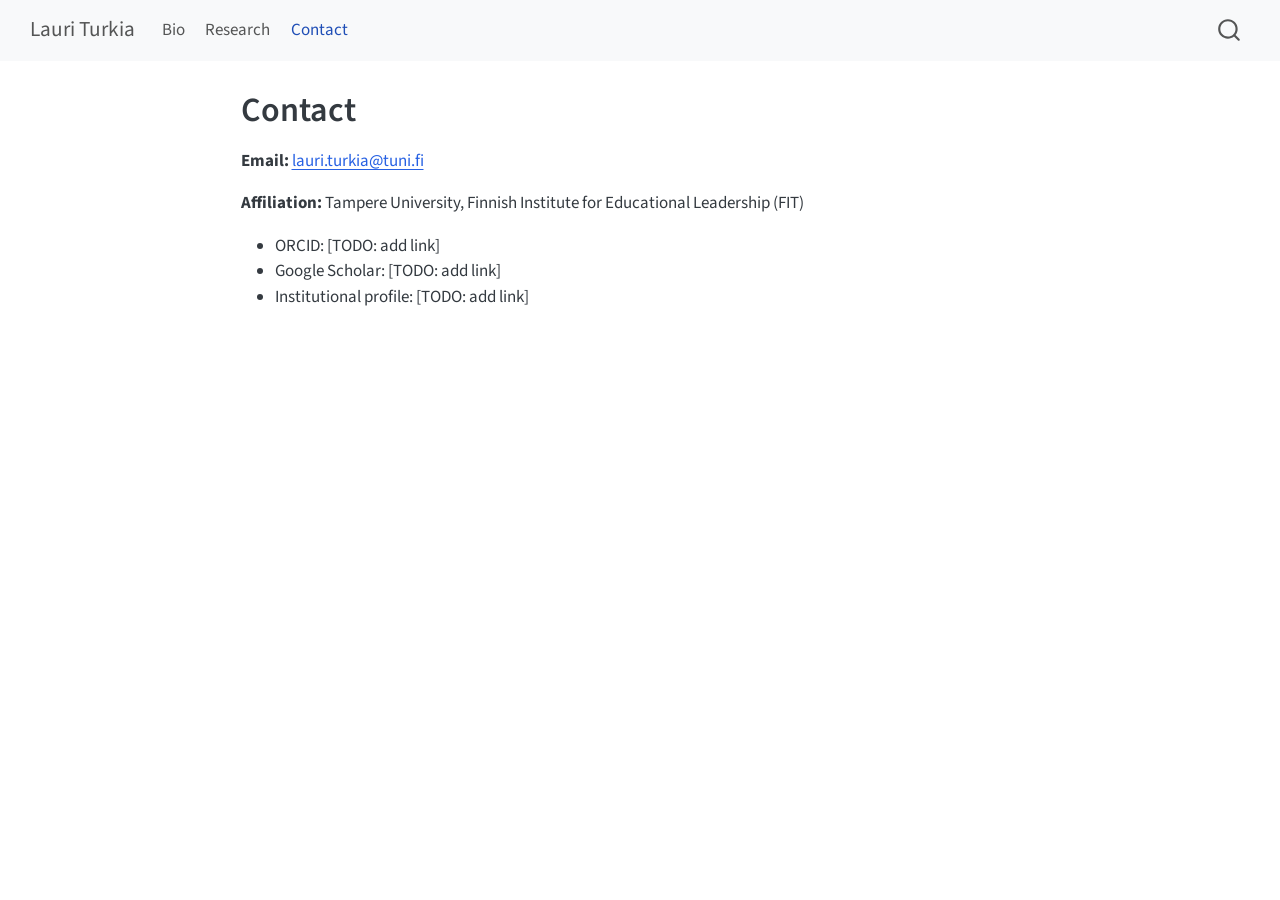
==== docs/contact.html @ 12fee7b5 "Initial Quarto website scaffold: Bio, Research (WealthEdu), Contact" ====
<!DOCTYPE html>
<html xmlns="http://www.w3.org/1999/xhtml" lang="en" xml:lang="en"><head>

<meta charset="utf-8">
<meta name="generator" content="quarto-1.10.18">

<meta name="viewport" content="width=device-width, initial-scale=1.0, user-scalable=yes">


<title>Contact – Lauri Turkia</title>
<style>
/* Default styles provided by pandoc.
** See https://pandoc.org/MANUAL.html#variables-for-html for config info.
*/
span.smallcaps{font-variant: small-caps;}
div.columns{display: flex; gap: 1.5em;}
div.column{flex: auto;}
@media screen {
div.columns{gap: min(4vw, 1.5em);}
div.column{overflow-x: auto;}
}
div.hanging-indent{margin-left: 1.5em; text-indent: -1.5em;}
ul.task-list{list-style: none;}
ul.task-list li input[type="checkbox"] {
  width: 0.8em;
  margin: 0 0.8em 0.2em -1em; /* quarto-specific, see https://github.com/quarto-dev/quarto-cli/issues/4556 */ 
  vertical-align: middle;
}
</style>


<script src="site_libs/quarto-nav/quarto-nav.js"></script>
<script src="site_libs/quarto-nav/headroom.min.js"></script>
<script src="site_libs/clipboard/clipboard.min.js"></script>
<script src="site_libs/quarto-search/autocomplete.umd.js"></script>
<script src="site_libs/quarto-search/fuse.min.js"></script>
<script src="site_libs/quarto-search/quarto-search.js"></script>
<meta name="quarto:offset" content="./">
<script src="site_libs/quarto-html/quarto.js" type="module"></script>
<script src="site_libs/quarto-html/tabsets/tabsets.js" type="module"></script>
<script src="site_libs/quarto-html/popper.min.js"></script>
<script src="site_libs/quarto-html/tippy.umd.min.js"></script>
<script src="site_libs/quarto-html/anchor.min.js"></script>
<link href="site_libs/quarto-html/tippy.css" rel="stylesheet">
<link href="site_libs/quarto-html/quarto-syntax-highlighting-64a204ab8560d761af7679ceaba22944.css" rel="stylesheet" id="quarto-text-highlighting-styles">
<script src="site_libs/bootstrap/bootstrap.min.js"></script>
<link href="site_libs/bootstrap/bootstrap-icons.css" rel="stylesheet">
<link href="site_libs/bootstrap/bootstrap-445b8638c3d06994fee0907d791121c4.min.css" rel="stylesheet" append-hash="true" id="quarto-bootstrap" data-mode="light">
<script id="quarto-search-options" type="application/json">{
  "location": "navbar",
  "copy-button": false,
  "collapse-after": 3,
  "panel-placement": "end",
  "type": "overlay",
  "limit": 50,
  "keyboard-shortcut": [
    "f",
    "/",
    "s"
  ],
  "show-item-context": false,
  "language": {
    "search-no-results-text": "No results",
    "search-matching-documents-text": "matching documents",
    "search-copy-link-title": "Copy link to search",
    "search-hide-matches-text": "Hide additional matches",
    "search-more-match-text": "more match in this document",
    "search-more-matches-text": "more matches in this document",
    "search-clear-button-title": "Clear",
    "search-text-placeholder": "",
    "search-detached-cancel-button-title": "Cancel",
    "search-submit-button-title": "Submit",
    "search-label": "Search"
  }
}</script>


<link rel="stylesheet" href="styles.css">
</head>

<body class="nav-fixed fullcontent quarto-light">

<div id="quarto-search-results"></div>
  <header id="quarto-header" class="headroom fixed-top">
    <nav class="navbar navbar-expand-lg " data-bs-theme="dark">
      <div class="navbar-container container-fluid">
      <div class="navbar-brand-container mx-auto">
    <a class="navbar-brand" href="./index.html">
    <span class="navbar-title">Lauri Turkia</span>
    </a>
  </div>
            <div id="quarto-search" class="" title="Search"></div>
          <button class="navbar-toggler" type="button" data-bs-toggle="collapse" data-bs-target="#navbarCollapse" aria-controls="navbarCollapse" role="menu" aria-expanded="false" aria-label="Toggle navigation" onclick="if (window.quartoToggleHeadroom) { window.quartoToggleHeadroom(); }">
  <span class="navbar-toggler-icon"></span>
</button>
          <div class="collapse navbar-collapse" id="navbarCollapse">
            <ul class="navbar-nav navbar-nav-scroll me-auto">
  <li class="nav-item">
    <a class="nav-link" href="./index.html"> 
<span class="menu-text">Bio</span></a>
  </li>  
  <li class="nav-item">
    <a class="nav-link" href="./research.html"> 
<span class="menu-text">Research</span></a>
  </li>  
  <li class="nav-item">
    <a class="nav-link active" href="./contact.html" aria-current="page"> 
<span class="menu-text">Contact</span></a>
  </li>  
</ul>
          </div> <!-- /navcollapse -->
            <div class="quarto-navbar-tools">
</div>
      </div> <!-- /container-fluid -->
    </nav>
</header>
<!-- content -->
<div id="quarto-content" class="quarto-container page-columns page-rows-contents page-layout-article page-navbar">
<!-- sidebar -->
<!-- margin-sidebar -->
    
<!-- main -->
<main class="content" id="quarto-document-content">

<header id="title-block-header" class="quarto-title-block default">
<div class="quarto-title">
<h1 class="title">Contact</h1>
</div>



<div class="quarto-title-meta">

    
  
    
  </div>
  


</header>


<p><strong>Email:</strong> <a href="mailto:lauri.turkia@tuni.fi">lauri.turkia@tuni.fi</a></p>
<p><strong>Affiliation:</strong> Tampere University, Finnish Institute for Educational Leadership (FIT)</p>
<ul>
<li>ORCID: [TODO: add link]</li>
<li>Google Scholar: [TODO: add link]</li>
<li>Institutional profile: [TODO: add link]</li>
</ul>



</main> <!-- /main -->
<script id="quarto-html-after-body" type="application/javascript">
  window.document.addEventListener("DOMContentLoaded", function (event) {
    const icon = "";
    const anchorJS = new window.AnchorJS();
    anchorJS.options = {
      placement: 'right',
      icon: icon
    };
    anchorJS.add('.anchored');
    const isCodeAnnotation = (el) => {
      for (const clz of el.classList) {
        if (clz.startsWith('code-annotation-')) {                     
          return true;
        }
      }
      return false;
    }
    const onCopySuccess = function(e) {
      // button target
      const button = e.trigger;
      // don't keep focus
      button.blur();
      // flash "checked"
      button.classList.add('code-copy-button-checked');
      var currentTitle = button.getAttribute("title");
      button.setAttribute("title", "Copied!");
      let tooltip;
      if (window.bootstrap) {
        button.setAttribute("data-bs-toggle", "tooltip");
        button.setAttribute("data-bs-placement", "left");
        button.setAttribute("data-bs-title", "Copied!");
        tooltip = new bootstrap.Tooltip(button, 
          { trigger: "manual", 
            customClass: "code-copy-button-tooltip",
            offset: [0, -8]});
        tooltip.show();    
      }
      setTimeout(function() {
        if (tooltip) {
          tooltip.hide();
          button.removeAttribute("data-bs-title");
          button.removeAttribute("data-bs-toggle");
          button.removeAttribute("data-bs-placement");
        }
        button.setAttribute("title", currentTitle);
        button.classList.remove('code-copy-button-checked');
      }, 1000);
      // clear code selection
      e.clearSelection();
    }
    const getTextToCopy = function(trigger) {
      const outerScaffold = trigger.parentElement.cloneNode(true);
      const codeEl = outerScaffold.querySelector('code');
      for (const childEl of codeEl.children) {
        if (isCodeAnnotation(childEl)) {
          childEl.remove();
        }
      }
      return codeEl.innerText;
    }
    const clipboard = new window.ClipboardJS('.code-copy-button:not([data-in-quarto-modal])', {
      text: getTextToCopy
    });
    clipboard.on('success', onCopySuccess);
    if (window.document.getElementById('quarto-embedded-source-code-modal')) {
      const clipboardModal = new window.ClipboardJS('.code-copy-button[data-in-quarto-modal]', {
        text: getTextToCopy,
        container: window.document.getElementById('quarto-embedded-source-code-modal')
      });
      clipboardModal.on('success', onCopySuccess);
    }
      var localhostRegex = new RegExp(/^(?:http|https):\/\/localhost\:?[0-9]*\//);
      var mailtoRegex = new RegExp(/^mailto:/);
        var filterRegex = new RegExp('/' + window.location.host + '/');
      var isInternal = (href) => {
          return filterRegex.test(href) || localhostRegex.test(href) || mailtoRegex.test(href);
      }
      // Inspect non-navigation links and adorn them if external
     var links = window.document.querySelectorAll('a[href]:not(.nav-link):not(.navbar-brand):not(.toc-action):not(.sidebar-link):not(.sidebar-item-toggle):not(.pagination-link):not(.no-external):not([aria-hidden]):not(.dropdown-item):not(.quarto-navigation-tool):not(.about-link)');
      for (var i=0; i<links.length; i++) {
        const link = links[i];
        if (!isInternal(link.href)) {
          // undo the damage that might have been done by quarto-nav.js in the case of
          // links that we want to consider external
          if (link.dataset.originalHref !== undefined) {
            link.href = link.dataset.originalHref;
          }
        }
      }
    function tippyHover(el, contentFn, onTriggerFn, onUntriggerFn) {
      const config = {
        allowHTML: true,
        maxWidth: 500,
        delay: 100,
        arrow: false,
        appendTo: function(el) {
            return el.parentElement;
        },
        interactive: true,
        interactiveBorder: 10,
        theme: 'quarto',
        placement: 'bottom-start',
      };
      if (contentFn) {
        config.content = contentFn;
      }
      if (onTriggerFn) {
        config.onTrigger = onTriggerFn;
      }
      if (onUntriggerFn) {
        config.onUntrigger = onUntriggerFn;
      }
      window.tippy(el, config); 
    }
    const noterefs = window.document.querySelectorAll('a[role="doc-noteref"]');
    for (var i=0; i<noterefs.length; i++) {
      const ref = noterefs[i];
      tippyHover(ref, function() {
        // use id or data attribute instead here
        let href = ref.getAttribute('data-footnote-href') || ref.getAttribute('href');
        try { href = new URL(href).hash; } catch {}
        const id = href.replace(/^#\/?/, "");
        const note = window.document.getElementById(id);
        if (note) {
          return note.innerHTML;
        } else {
          return "";
        }
      });
    }
    const xrefs = window.document.querySelectorAll('a.quarto-xref');
    const processXRef = (id, note) => {
      // Strip column container classes
      const stripColumnClz = (el) => {
        el.classList.remove("page-full", "page-columns");
        if (el.children) {
          for (const child of el.children) {
            stripColumnClz(child);
          }
        }
      }
      stripColumnClz(note)
      if (id === null || id.startsWith('sec-')) {
        // Special case sections, only their first couple elements
        const container = document.createElement("div");
        if (note.children && note.children.length > 2) {
          container.appendChild(note.children[0].cloneNode(true));
          for (let i = 1; i < note.children.length; i++) {
            const child = note.children[i];
            if (child.tagName === "P" && child.innerText === "") {
              continue;
            } else {
              container.appendChild(child.cloneNode(true));
              break;
            }
          }
          if (window.Quarto?.typesetMath) {
            window.Quarto.typesetMath(container);
          }
          return container.innerHTML
        } else {
          if (window.Quarto?.typesetMath) {
            window.Quarto.typesetMath(note);
          }
          return note.innerHTML;
        }
      } else {
        // Remove any anchor links if they are present
        const anchorLink = note.querySelector('a.anchorjs-link');
        if (anchorLink) {
          anchorLink.remove();
        }
        if (window.Quarto?.typesetMath) {
          window.Quarto.typesetMath(note);
        }
        if (note.classList.contains("callout")) {
          return note.outerHTML;
        } else {
          return note.innerHTML;
        }
      }
    }
    for (var i=0; i<xrefs.length; i++) {
      const xref = xrefs[i];
      tippyHover(xref, undefined, function(instance) {
        instance.disable();
        let url = xref.getAttribute('href');
        let hash = undefined; 
        if (url.startsWith('#')) {
          hash = url;
        } else {
          try { hash = new URL(url).hash; } catch {}
        }
        if (hash) {
          const id = hash.replace(/^#\/?/, "");
          const note = window.document.getElementById(id);
          if (note !== null) {
            try {
              const html = processXRef(id, note.cloneNode(true));
              instance.setContent(html);
            } finally {
              instance.enable();
              instance.show();
            }
          } else {
            // See if we can fetch this
            fetch(url.split('#')[0])
            .then(res => res.text())
            .then(html => {
              const parser = new DOMParser();
              const htmlDoc = parser.parseFromString(html, "text/html");
              const note = htmlDoc.getElementById(id);
              if (note !== null) {
                const html = processXRef(id, note);
                instance.setContent(html);
              } 
            }).finally(() => {
              instance.enable();
              instance.show();
            });
          }
        } else {
          // See if we can fetch a full url (with no hash to target)
          // This is a special case and we should probably do some content thinning / targeting
          fetch(url)
          .then(res => res.text())
          .then(html => {
            const parser = new DOMParser();
            const htmlDoc = parser.parseFromString(html, "text/html");
            const note = htmlDoc.querySelector('main.content');
            if (note !== null) {
              // This should only happen for chapter cross references
              // (since there is no id in the URL)
              // remove the first header
              if (note.children.length > 0 && note.children[0].tagName === "HEADER") {
                note.children[0].remove();
              }
              const html = processXRef(null, note);
              instance.setContent(html);
            } 
          }).finally(() => {
            instance.enable();
            instance.show();
          });
        }
      }, function(instance) {
      });
    }
        let selectedAnnoteEl;
        const selectorForAnnotation = ( cell, annotation) => {
          let cellAttr = 'data-code-cell="' + cell + '"';
          let lineAttr = 'data-code-annotation="' +  annotation + '"';
          const selector = 'span[' + cellAttr + '][' + lineAttr + ']';
          return selector;
        }
        const selectCodeLines = (annoteEl) => {
          const doc = window.document;
          const targetCell = annoteEl.getAttribute("data-target-cell");
          const targetAnnotation = annoteEl.getAttribute("data-target-annotation");
          const annoteSpan = window.document.querySelector(selectorForAnnotation(targetCell, targetAnnotation));
          const lines = annoteSpan.getAttribute("data-code-lines").split(",");
          const lineIds = lines.map((line) => {
            return targetCell + "-" + line;
          })
          let top = null;
          let height = null;
          let parent = null;
          if (lineIds.length > 0) {
              //compute the position of the single el (top and bottom and make a div)
              const el = window.document.getElementById(lineIds[0]);
              top = el.offsetTop;
              height = el.offsetHeight;
              parent = el.parentElement.parentElement;
            if (lineIds.length > 1) {
              const lastEl = window.document.getElementById(lineIds[lineIds.length - 1]);
              const bottom = lastEl.offsetTop + lastEl.offsetHeight;
              height = bottom - top;
            }
            if (top !== null && height !== null && parent !== null) {
              // cook up a div (if necessary) and position it 
              let div = window.document.getElementById("code-annotation-line-highlight");
              if (div === null) {
                div = window.document.createElement("div");
                div.setAttribute("id", "code-annotation-line-highlight");
                div.style.position = 'absolute';
                parent.appendChild(div);
              }
              div.style.top = top - 2 + "px";
              div.style.height = height + 4 + "px";
              div.style.left = 0;
              let gutterDiv = window.document.getElementById("code-annotation-line-highlight-gutter");
              if (gutterDiv === null) {
                gutterDiv = window.document.createElement("div");
                gutterDiv.setAttribute("id", "code-annotation-line-highlight-gutter");
                gutterDiv.style.position = 'absolute';
                const codeCell = window.document.getElementById(targetCell);
                const gutter = codeCell.querySelector('.code-annotation-gutter');
                gutter.appendChild(gutterDiv);
              }
              gutterDiv.style.top = top - 2 + "px";
              gutterDiv.style.height = height + 4 + "px";
            }
            selectedAnnoteEl = annoteEl;
          }
        };
        const unselectCodeLines = () => {
          const elementsIds = ["code-annotation-line-highlight", "code-annotation-line-highlight-gutter"];
          elementsIds.forEach((elId) => {
            const div = window.document.getElementById(elId);
            if (div) {
              div.remove();
            }
          });
          selectedAnnoteEl = undefined;
        };
          // Handle positioning of the toggle
      window.addEventListener(
        "resize",
        throttle(() => {
          elRect = undefined;
          if (selectedAnnoteEl) {
            selectCodeLines(selectedAnnoteEl);
          }
        }, 10)
      );
      function throttle(fn, ms) {
      let throttle = false;
      let timer;
        return (...args) => {
          if(!throttle) { // first call gets through
              fn.apply(this, args);
              throttle = true;
          } else { // all the others get throttled
              if(timer) clearTimeout(timer); // cancel #2
              timer = setTimeout(() => {
                fn.apply(this, args);
                timer = throttle = false;
              }, ms);
          }
        };
      }
        // Attach click handler to the DT
        const annoteDls = window.document.querySelectorAll('dt[data-target-cell]');
        for (const annoteDlNode of annoteDls) {
          annoteDlNode.addEventListener('click', (event) => {
            const clickedEl = event.target;
            if (clickedEl !== selectedAnnoteEl) {
              unselectCodeLines();
              const activeEl = window.document.querySelector('dt[data-target-cell].code-annotation-active');
              if (activeEl) {
                activeEl.classList.remove('code-annotation-active');
              }
              selectCodeLines(clickedEl);
              clickedEl.classList.add('code-annotation-active');
            } else {
              // Unselect the line
              unselectCodeLines();
              clickedEl.classList.remove('code-annotation-active');
            }
          });
        }
    const findCites = (el) => {
      const parentEl = el.parentElement;
      if (parentEl) {
        const cites = parentEl.dataset.cites;
        if (cites) {
          return {
            el,
            cites: cites.split(' ')
          };
        } else {
          return findCites(el.parentElement)
        }
      } else {
        return undefined;
      }
    };
    var bibliorefs = window.document.querySelectorAll('a[role="doc-biblioref"]');
    for (var i=0; i<bibliorefs.length; i++) {
      const ref = bibliorefs[i];
      const citeInfo = findCites(ref);
      if (citeInfo) {
        tippyHover(citeInfo.el, function() {
          var popup = window.document.createElement('div');
          citeInfo.cites.forEach(function(cite) {
            var citeDiv = window.document.createElement('div');
            citeDiv.classList.add('hanging-indent');
            citeDiv.classList.add('csl-entry');
            var biblioDiv = window.document.getElementById('ref-' + cite);
            if (biblioDiv) {
              citeDiv.innerHTML = biblioDiv.innerHTML;
            }
            popup.appendChild(citeDiv);
          });
          return popup.innerHTML;
        });
      }
    }
  });
  </script>
</div> <!-- /content -->




</body></html>
---- docs/site_libs/quarto-html/tippy.css ----
.tippy-box[data-animation=fade][data-state=hidden]{opacity:0}[data-tippy-root]{max-width:calc(100vw - 10px)}.tippy-box{position:relative;background-color:#333;color:#fff;border-radius:4px;font-size:14px;line-height:1.4;white-space:normal;outline:0;transition-property:transform,visibility,opacity}.tippy-box[data-placement^=top]>.tippy-arrow{bottom:0}.tippy-box[data-placement^=top]>.tippy-arrow:before{bottom:-7px;left:0;border-width:8px 8px 0;border-top-color:initial;transform-origin:center top}.tippy-box[data-placement^=bottom]>.tippy-arrow{top:0}.tippy-box[data-placement^=bottom]>.tippy-arrow:before{top:-7px;left:0;border-width:0 8px 8px;border-bottom-color:initial;transform-origin:center bottom}.tippy-box[data-placement^=left]>.tippy-arrow{right:0}.tippy-box[data-placement^=left]>.tippy-arrow:before{border-width:8px 0 8px 8px;border-left-color:initial;right:-7px;transform-origin:center left}.tippy-box[data-placement^=right]>.tippy-arrow{left:0}.tippy-box[data-placement^=right]>.tippy-arrow:before{left:-7px;border-width:8px 8px 8px 0;border-right-color:initial;transform-origin:center right}.tippy-box[data-inertia][data-state=visible]{transition-timing-function:cubic-bezier(.54,1.5,.38,1.11)}.tippy-arrow{width:16px;height:16px;color:#333}.tippy-arrow:before{content:"";position:absolute;border-color:transparent;border-style:solid}.tippy-content{position:relative;padding:5px 9px;z-index:1}
---- docs/site_libs/quarto-html/quarto-syntax-highlighting-64a204ab8560d761af7679ceaba22944.css ----
/* quarto syntax highlight colors */
:root {
  --quarto-hl-ot-color: #003B4F;
  --quarto-hl-at-color: #657422;
  --quarto-hl-ss-color: #20794D;
  --quarto-hl-an-color: #5E5E5E;
  --quarto-hl-fu-color: #4758AB;
  --quarto-hl-st-color: #20794D;
  --quarto-hl-cf-color: #003B4F;
  --quarto-hl-op-color: #5E5E5E;
  --quarto-hl-er-color: #AD0000;
  --quarto-hl-bn-color: #AD0000;
  --quarto-hl-al-color: #AD0000;
  --quarto-hl-va-color: #111111;
  --quarto-hl-bu-color: inherit;
  --quarto-hl-ex-color: inherit;
  --quarto-hl-pp-color: #AD0000;
  --quarto-hl-in-color: #5E5E5E;
  --quarto-hl-vs-color: #20794D;
  --quarto-hl-wa-color: #5E5E5E;
  --quarto-hl-do-color: #5E5E5E;
  --quarto-hl-im-color: #00769E;
  --quarto-hl-ch-color: #20794D;
  --quarto-hl-dt-color: #AD0000;
  --quarto-hl-fl-color: #AD0000;
  --quarto-hl-co-color: #5E5E5E;
  --quarto-hl-cv-color: #5E5E5E;
  --quarto-hl-cn-color: #8f5902;
  --quarto-hl-sc-color: #5E5E5E;
  --quarto-hl-dv-color: #AD0000;
  --quarto-hl-kw-color: #003B4F;
}

/* other quarto variables */
:root {
  --quarto-font-monospace: SFMono-Regular, Menlo, Monaco, Consolas, "Liberation Mono", "Courier New", monospace;
}

/* syntax highlight based on Pandoc's rules */
pre > code.sourceCode > span {
  color: #003B4F;
}

code.sourceCode > span {
  color: #003B4F;
}

div.sourceCode,
div.sourceCode pre.sourceCode {
  color: #003B4F;
}

/* Normal */
code span {
  color: #003B4F;
}

/* Alert */
code span.al {
  color: #AD0000;
  font-style: inherit;
}

/* Annotation */
code span.an {
  color: #5E5E5E;
  font-style: inherit;
}

/* Attribute */
code span.at {
  color: #657422;
  font-style: inherit;
}

/* BaseN */
code span.bn {
  color: #AD0000;
  font-style: inherit;
}

/* BuiltIn */
code span.bu {
  font-style: inherit;
}

/* ControlFlow */
code span.cf {
  color: #003B4F;
  font-weight: bold;
  font-style: inherit;
}

/* Char */
code span.ch {
  color: #20794D;
  font-style: inherit;
}

/* Constant */
code span.cn {
  color: #8f5902;
  font-style: inherit;
}

/* Comment */
code span.co {
  color: #5E5E5E;
  font-style: inherit;
}

/* CommentVar */
code span.cv {
  color: #5E5E5E;
  font-style: italic;
}

/* Documentation */
code span.do {
  color: #5E5E5E;
  font-style: italic;
}

/* DataType */
code span.dt {
  color: #AD0000;
  font-style: inherit;
}

/* DecVal */
code span.dv {
  color: #AD0000;
  font-style: inherit;
}

/* Error */
code span.er {
  color: #AD0000;
  font-style: inherit;
}

/* Extension */
code span.ex {
  font-style: inherit;
}

/* Float */
code span.fl {
  color: #AD0000;
  font-style: inherit;
}

/* Function */
code span.fu {
  color: #4758AB;
  font-style: inherit;
}

/* Import */
code span.im {
  color: #00769E;
  font-style: inherit;
}

/* Information */
code span.in {
  color: #5E5E5E;
  font-style: inherit;
}

/* Keyword */
code span.kw {
  color: #003B4F;
  font-weight: bold;
  font-style: inherit;
}

/* Operator */
code span.op {
  color: #5E5E5E;
  font-style: inherit;
}

/* Other */
code span.ot {
  color: #003B4F;
  font-style: inherit;
}

/* Preprocessor */
code span.pp {
  color: #AD0000;
  font-style: inherit;
}

/* SpecialChar */
code span.sc {
  color: #5E5E5E;
  font-style: inherit;
}

/* SpecialString */
code span.ss {
  color: #20794D;
  font-style: inherit;
}

/* String */
code span.st {
  color: #20794D;
  font-style: inherit;
}

/* Variable */
code span.va {
  color: #111111;
  font-style: inherit;
}

/* VerbatimString */
code span.vs {
  color: #20794D;
  font-style: inherit;
}

/* Warning */
code span.wa {
  color: #5E5E5E;
  font-style: italic;
}

.prevent-inlining {
  content: "</";
}

/*# sourceMappingURL=9d8d5bb603a83b8298b89080a598c93b.css.map */
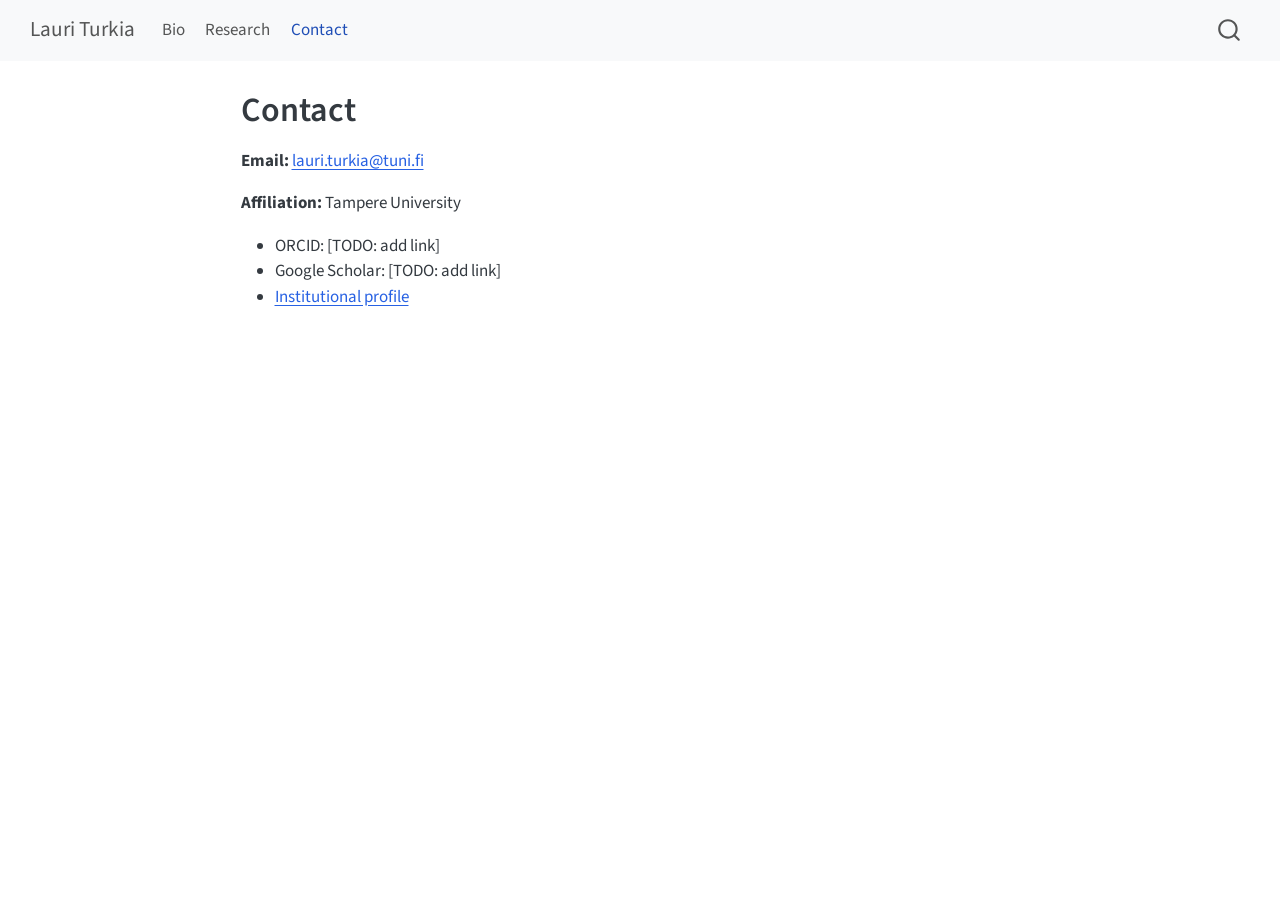
==== commit 309f6156: "Fill in bio, research, and contact content; add CV via cv submodule" ====
--- a/docs/contact.html
+++ b/docs/contact.html
@@ -142,11 +142,11 @@
 
 
 <p><strong>Email:</strong> <a href="mailto:lauri.turkia@tuni.fi">lauri.turkia@tuni.fi</a></p>
-<p><strong>Affiliation:</strong> Tampere University, Finnish Institute for Educational Leadership (FIT)</p>
+<p><strong>Affiliation:</strong> Tampere University</p>
 <ul>
 <li>ORCID: [TODO: add link]</li>
 <li>Google Scholar: [TODO: add link]</li>
-<li>Institutional profile: [TODO: add link]</li>
+<li><a href="https://www.tuni.fi/fi/ihmiset/lauri-turkia">Institutional profile</a></li>
 </ul>
 
 
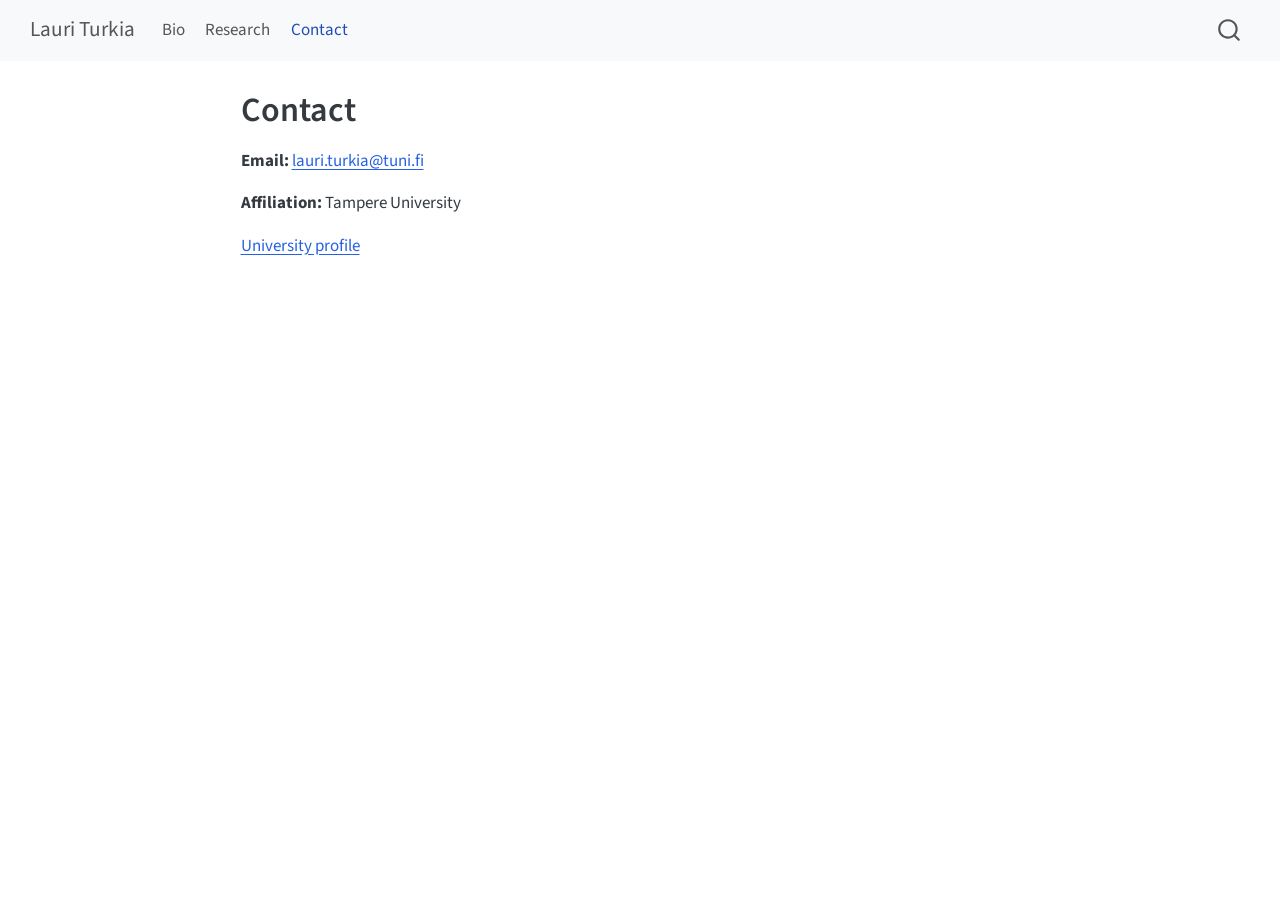
==== commit a3a67565: "Fix Heikkuri link to personal site, trim link scope to names only, simplify Contact page" ====
--- a/docs/contact.html
+++ b/docs/contact.html
@@ -143,11 +143,7 @@
 
 <p><strong>Email:</strong> <a href="mailto:lauri.turkia@tuni.fi">lauri.turkia@tuni.fi</a></p>
 <p><strong>Affiliation:</strong> Tampere University</p>
-<ul>
-<li>ORCID: [TODO: add link]</li>
-<li>Google Scholar: [TODO: add link]</li>
-<li><a href="https://www.tuni.fi/fi/ihmiset/lauri-turkia">Institutional profile</a></li>
-</ul>
+<p><a href="https://www.tuni.fi/fi/ihmiset/lauri-turkia">University profile</a></p>
 
 
 
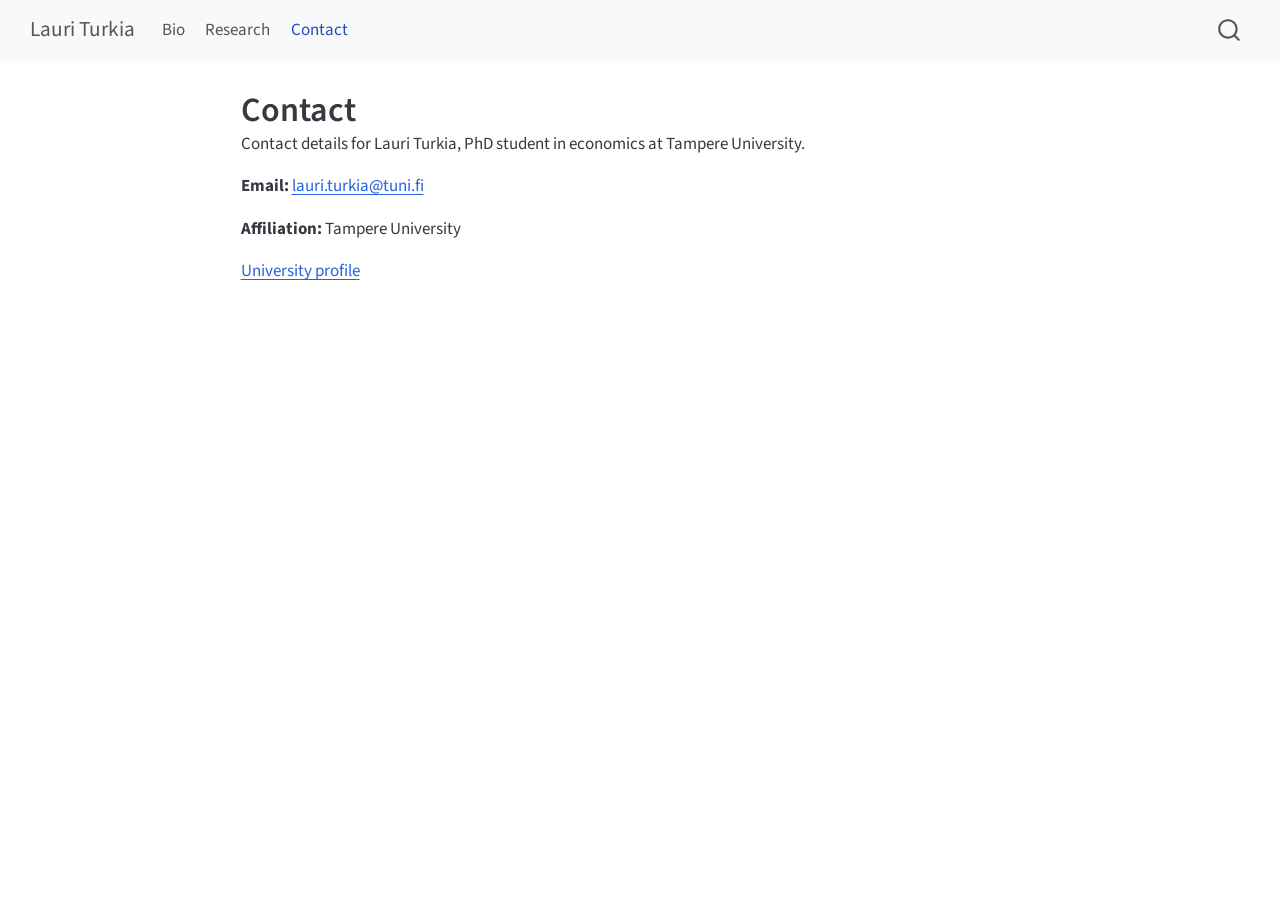
==== commit 464d7113: "Add .nojekyll to fix Pages build, add SEO metadata (descriptions, OG/Twitter cards, sitemap, robots." ====
--- a/docs/contact.html
+++ b/docs/contact.html
@@ -6,6 +6,7 @@
 
 <meta name="viewport" content="width=device-width, initial-scale=1.0, user-scalable=yes">
 
+<meta name="description" content="Contact details for Lauri Turkia, PhD student in economics at Tampere University.">
 
 <title>Contact – Lauri Turkia</title>
 <style>
@@ -76,6 +77,14 @@
 
 
 <link rel="stylesheet" href="styles.css">
+<meta property="og:title" content="Contact – Lauri Turkia">
+<meta property="og:description" content="Contact details for Lauri Turkia, PhD student in economics at Tampere University.">
+<meta property="og:image" content="https://lateziii.github.io/LauriTurkia.jpg">
+<meta property="og:site_name" content="Lauri Turkia">
+<meta name="twitter:title" content="Contact – Lauri Turkia">
+<meta name="twitter:description" content="Contact details for Lauri Turkia, PhD student in economics at Tampere University.">
+<meta name="twitter:image" content="https://lateziii.github.io/LauriTurkia.jpg">
+<meta name="twitter:card" content="summary_large_image">
 </head>
 
 <body class="nav-fixed fullcontent quarto-light">
@@ -127,6 +136,11 @@
 <h1 class="title">Contact</h1>
 </div>
 
+<div>
+  <div class="description">
+    Contact details for Lauri Turkia, PhD student in economics at Tampere University.
+  </div>
+</div>
 
 
 <div class="quarto-title-meta">
@@ -221,7 +235,7 @@
     }
       var localhostRegex = new RegExp(/^(?:http|https):\/\/localhost\:?[0-9]*\//);
       var mailtoRegex = new RegExp(/^mailto:/);
-        var filterRegex = new RegExp('/' + window.location.host + '/');
+        var filterRegex = new RegExp("https:\/\/lateziii\.github\.io");
       var isInternal = (href) => {
           return filterRegex.test(href) || localhostRegex.test(href) || mailtoRegex.test(href);
       }
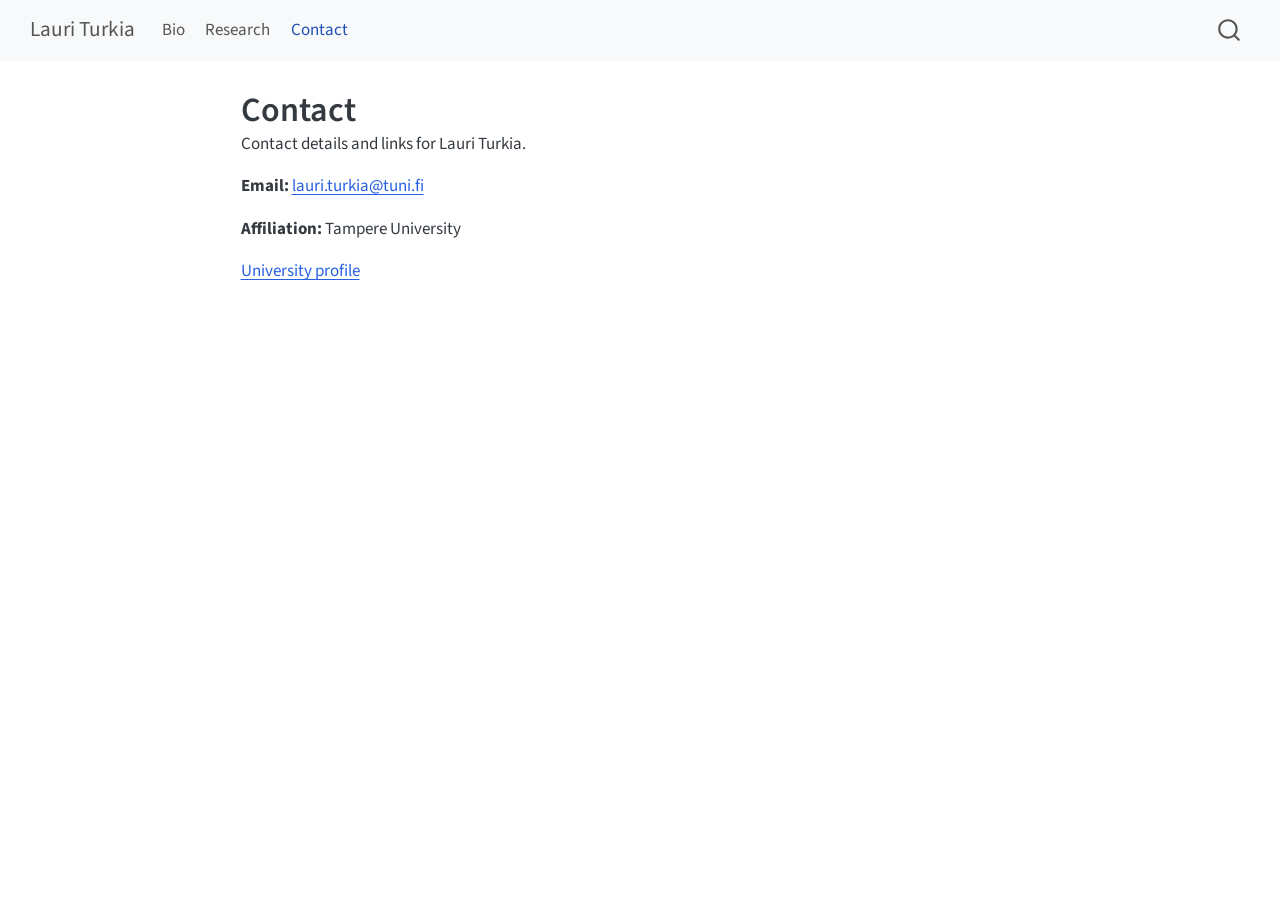
==== commit 3ed6e45b: "Rewrite bio to remove repetition, add research focus line Co-Authored-By: Claude Sonnet 5 <noreply@a" ====
--- a/docs/contact.html
+++ b/docs/contact.html
@@ -6,7 +6,7 @@
 
 <meta name="viewport" content="width=device-width, initial-scale=1.0, user-scalable=yes">
 
-<meta name="description" content="Contact details for Lauri Turkia, PhD student in economics at Tampere University.">
+<meta name="description" content="Contact details and links for Lauri Turkia.">
 
 <title>Contact – Lauri Turkia</title>
 <style>
@@ -37,6 +37,7 @@
 <script src="site_libs/quarto-search/fuse.min.js"></script>
 <script src="site_libs/quarto-search/quarto-search.js"></script>
 <meta name="quarto:offset" content="./">
+<link href="./favicon.svg" rel="icon" type="image/svg+xml">
 <script src="site_libs/quarto-html/quarto.js" type="module"></script>
 <script src="site_libs/quarto-html/tabsets/tabsets.js" type="module"></script>
 <script src="site_libs/quarto-html/popper.min.js"></script>
@@ -74,15 +75,16 @@
     "search-label": "Search"
   }
 }</script>
+<meta name="google-site-verification" content="ysDZIbPAjcuMIxmdRklNIDM61VozTnlJfnB-rKzfzew">
 
 
 <link rel="stylesheet" href="styles.css">
 <meta property="og:title" content="Contact – Lauri Turkia">
-<meta property="og:description" content="Contact details for Lauri Turkia, PhD student in economics at Tampere University.">
+<meta property="og:description" content="Contact details and links for Lauri Turkia.">
 <meta property="og:image" content="https://lateziii.github.io/LauriTurkia.jpg">
 <meta property="og:site_name" content="Lauri Turkia">
 <meta name="twitter:title" content="Contact – Lauri Turkia">
-<meta name="twitter:description" content="Contact details for Lauri Turkia, PhD student in economics at Tampere University.">
+<meta name="twitter:description" content="Contact details and links for Lauri Turkia.">
 <meta name="twitter:image" content="https://lateziii.github.io/LauriTurkia.jpg">
 <meta name="twitter:card" content="summary_large_image">
 </head>
@@ -138,7 +140,7 @@
 
 <div>
   <div class="description">
-    Contact details for Lauri Turkia, PhD student in economics at Tampere University.
+    Contact details and links for Lauri Turkia.
   </div>
 </div>
 
